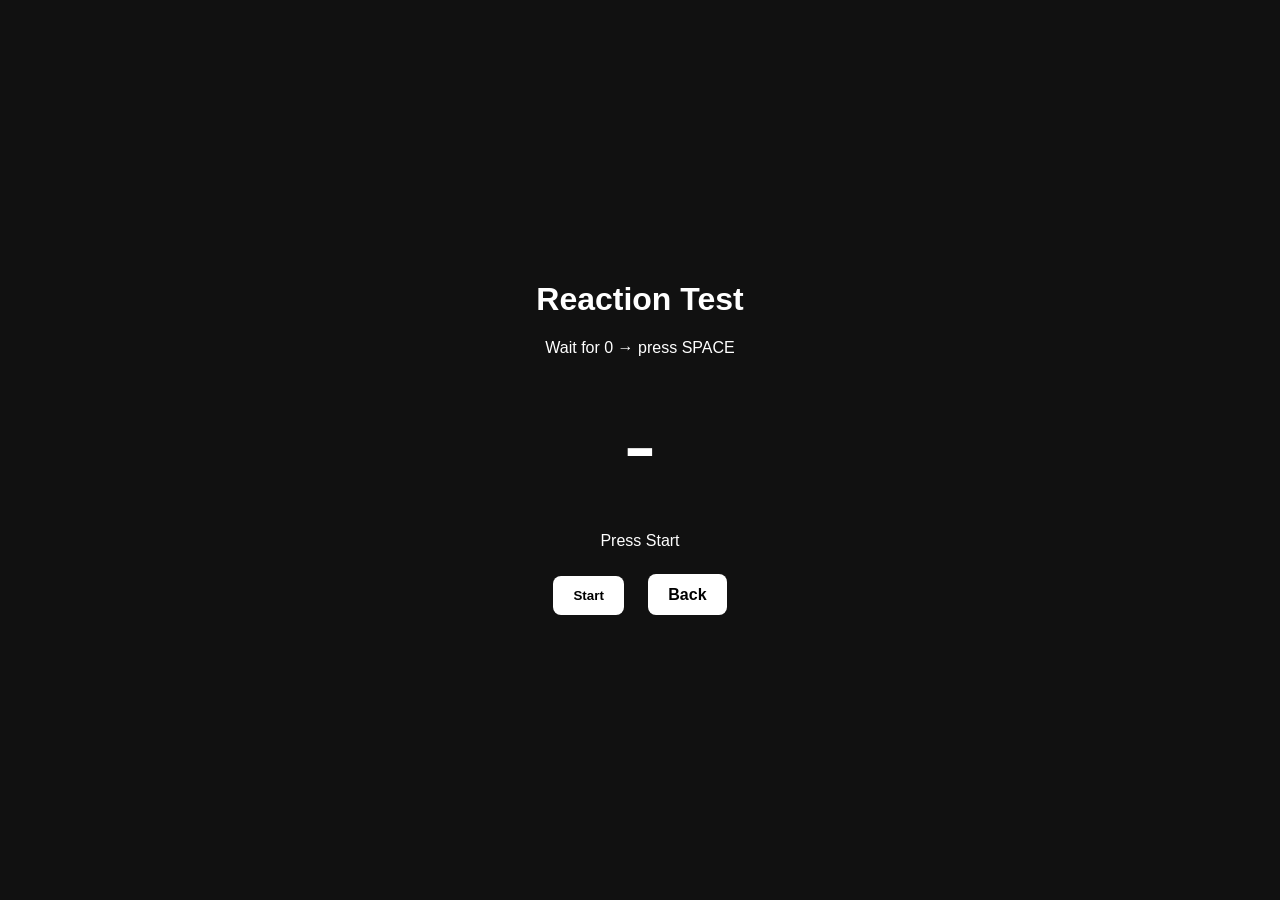
==== reaction-test/index.html @ 11bd29db "Create index.html" ====
<!DOCTYPE html>
<html lang="en">
<head>
<meta charset="UTF-8">
<title>Reaction Test</title>
<style>
body {
  margin: 0;
  background: #111;
  color: white;
  font-family: Arial;
  display: flex;
  justify-content: center;
  align-items: center;
  height: 100vh;
  text-align: center;
}

#number {
  font-size: 100px;
  margin: 30px 0;
}

button, a {
  padding: 12px 20px;
  margin: 10px;
  border: none;
  border-radius: 8px;
  font-weight: bold;
  cursor: pointer;
  background: white;
  color: black;
  text-decoration: none;
}
</style>
</head>
<body>

<div>
  <h1>Reaction Test</h1>
  <p>Wait for 0 → press SPACE</p>

  <div id="number">-</div>
  <p id="status">Press Start</p>

  <button onclick="start()">Start</button>
  <a href="../">Back</a>

  <p id="result"></p>
</div>

<script>
let running = false;
let ready = false;
let startTime;

function randomNum() {
  return Math.floor(Math.random() * 10);
}

function start() {
  running = true;
  ready = false;
  document.getElementById("result").textContent = "";
  document.getElementById("status").textContent = "Wait for 0...";

  next();
}

function next() {
  if (!running) return;

  let num = randomNum();
  document.getElementById("number").textContent = num;

  if (num === 0) {
    ready = true;
    startTime = performance.now();
    document.getElementById("status").textContent = "PRESS SPACE!";
    return;
  }

  setTimeout(next, Math.random() * 700 + 300);
}

document.addEventListener("keydown", (e) => {
  if (e.code !== "Space") return;

  if (!running) return;

  if (ready) {
    let time = Math.round(performance.now() - startTime);
    document.getElementById("result").textContent = time + " ms";
    running = false;
  } else {
    document.getElementById("result").textContent = "Too early!";
    running = false;
  }
});
</script>

</body>
</html>
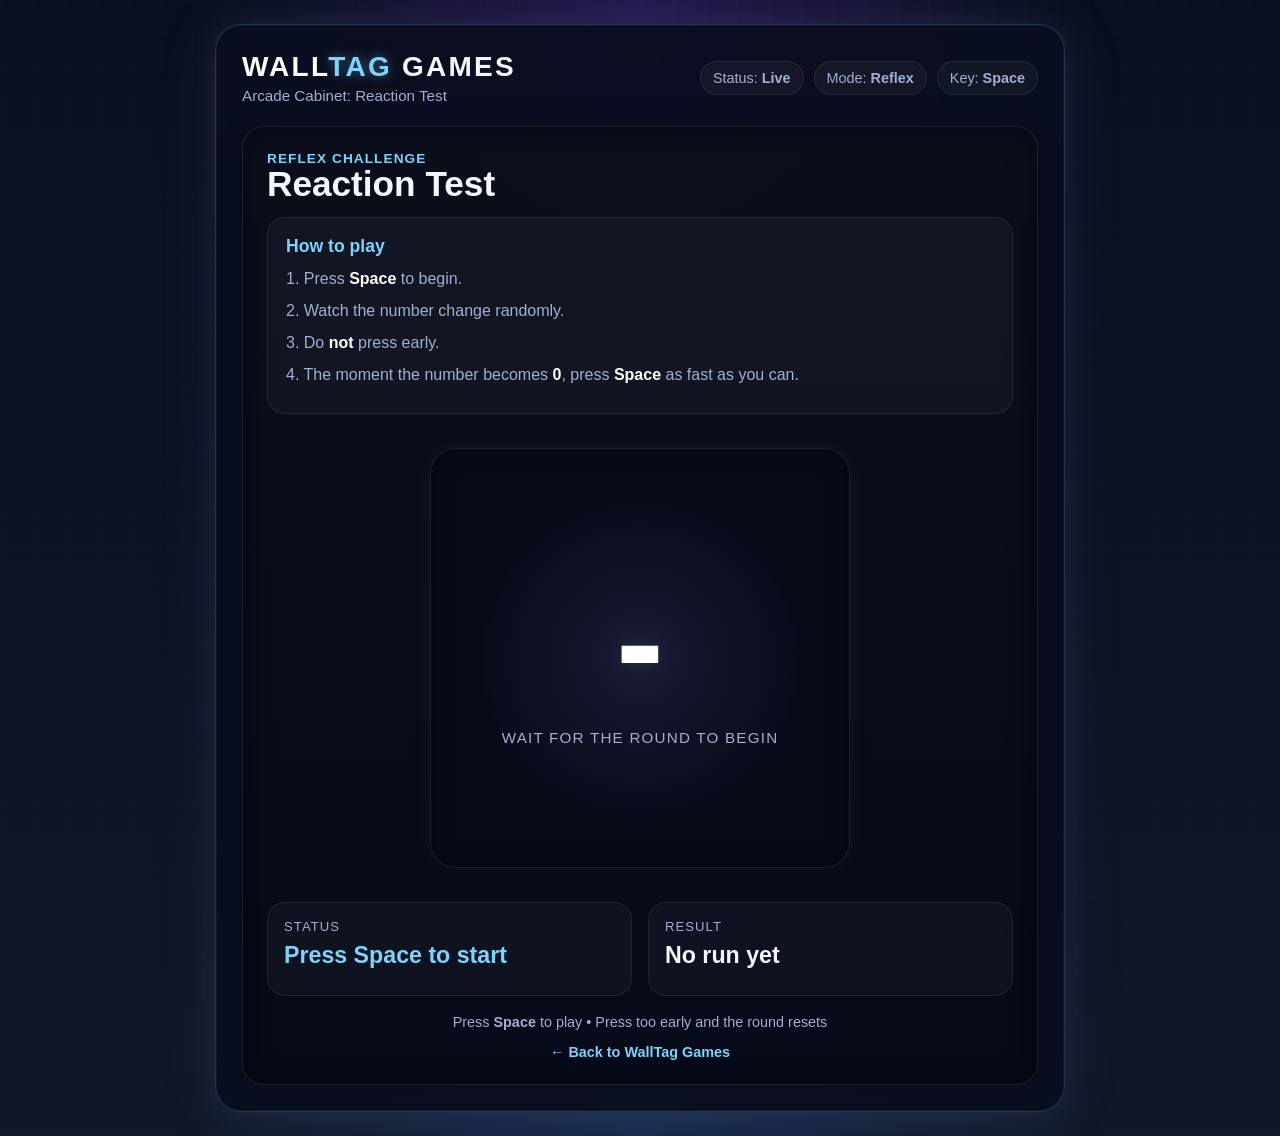
==== commit 8eb21b89: "Update index.html" ====
--- a/reaction-test/index.html
+++ b/reaction-test/index.html
@@ -1,103 +1,486 @@
 <!DOCTYPE html>
 <html lang="en">
 <head>
-<meta charset="UTF-8">
-<title>Reaction Test</title>
-<style>
-body {
-  margin: 0;
-  background: #111;
-  color: white;
-  font-family: Arial;
-  display: flex;
-  justify-content: center;
-  align-items: center;
-  height: 100vh;
-  text-align: center;
-}
-
-#number {
-  font-size: 100px;
-  margin: 30px 0;
-}
-
-button, a {
-  padding: 12px 20px;
-  margin: 10px;
-  border: none;
-  border-radius: 8px;
-  font-weight: bold;
-  cursor: pointer;
-  background: white;
-  color: black;
-  text-decoration: none;
-}
-</style>
+  <meta charset="utf-8" />
+  <meta name="viewport" content="width=device-width, initial-scale=1" />
+  <title>WallTag Games | Reaction Test</title>
+  <style>
+    * {
+      box-sizing: border-box;
+    }
+
+    :root {
+      --bg1: #0a0f1f;
+      --bg2: #111827;
+      --panel: rgba(10, 14, 30, 0.88);
+      --line: rgba(138, 180, 255, 0.22);
+      --text: #f3f7ff;
+      --muted: #9fb0d1;
+      --cyan: #7dd3fc;
+      --purple: #a78bfa;
+      --green: #4ade80;
+      --red: #fb7185;
+      --yellow: #facc15;
+    }
+
+    body {
+      margin: 0;
+      min-height: 100vh;
+      font-family: Arial, Helvetica, sans-serif;
+      color: var(--text);
+      background:
+        radial-gradient(circle at top, rgba(124, 58, 237, 0.22), transparent 30%),
+        radial-gradient(circle at bottom, rgba(59, 130, 246, 0.18), transparent 35%),
+        linear-gradient(180deg, var(--bg1), var(--bg2));
+      overflow: hidden;
+    }
+
+    .grid-bg {
+      position: fixed;
+      inset: 0;
+      background-image:
+        linear-gradient(rgba(255,255,255,0.035) 1px, transparent 1px),
+        linear-gradient(90deg, rgba(255,255,255,0.035) 1px, transparent 1px);
+      background-size: 32px 32px;
+      pointer-events: none;
+      opacity: 0.35;
+    }
+
+    .wrap {
+      min-height: 100vh;
+      display: flex;
+      align-items: center;
+      justify-content: center;
+      padding: 24px;
+      position: relative;
+      z-index: 1;
+    }
+
+    .cabinet {
+      width: 100%;
+      max-width: 850px;
+      background: var(--panel);
+      border: 1px solid var(--line);
+      border-radius: 26px;
+      box-shadow:
+        0 0 0 1px rgba(255,255,255,0.03) inset,
+        0 0 30px rgba(125, 211, 252, 0.08),
+        0 0 70px rgba(167, 139, 250, 0.08);
+      padding: 26px;
+      backdrop-filter: blur(8px);
+    }
+
+    .topbar {
+      display: flex;
+      justify-content: space-between;
+      gap: 16px;
+      align-items: center;
+      flex-wrap: wrap;
+      margin-bottom: 22px;
+    }
+
+    .brand {
+      display: flex;
+      flex-direction: column;
+      gap: 4px;
+    }
+
+    .logo {
+      font-size: 1.75rem;
+      font-weight: 900;
+      letter-spacing: 0.08em;
+    }
+
+    .logo .wall {
+      color: white;
+    }
+
+    .logo .tag {
+      color: var(--cyan);
+      text-shadow: 0 0 12px rgba(125, 211, 252, 0.45);
+    }
+
+    .sub {
+      color: var(--muted);
+      font-size: 0.95rem;
+    }
+
+    .chips {
+      display: flex;
+      gap: 10px;
+      flex-wrap: wrap;
+    }
+
+    .chip {
+      padding: 8px 12px;
+      border-radius: 999px;
+      background: rgba(255,255,255,0.04);
+      border: 1px solid rgba(255,255,255,0.08);
+      color: var(--muted);
+      font-size: 0.9rem;
+    }
+
+    .screen {
+      border-radius: 22px;
+      border: 1px solid rgba(255,255,255,0.08);
+      background:
+        linear-gradient(180deg, rgba(255,255,255,0.03), rgba(255,255,255,0.01)),
+        rgba(4, 8, 20, 0.86);
+      padding: 24px;
+      min-height: 500px;
+      display: flex;
+      flex-direction: column;
+      justify-content: space-between;
+      box-shadow:
+        inset 0 0 28px rgba(0,0,0,0.45),
+        0 0 24px rgba(0,0,0,0.15);
+    }
+
+    .head {
+      display: flex;
+      justify-content: space-between;
+      gap: 16px;
+      align-items: center;
+      flex-wrap: wrap;
+      margin-bottom: 16px;
+    }
+
+    h1 {
+      margin: 0;
+      font-size: 2.2rem;
+      line-height: 1;
+    }
+
+    .mode {
+      color: var(--cyan);
+      font-weight: 700;
+      letter-spacing: 0.08em;
+      text-transform: uppercase;
+      font-size: 0.85rem;
+    }
+
+    .instructions {
+      background: rgba(255,255,255,0.03);
+      border: 1px solid rgba(255,255,255,0.08);
+      border-radius: 18px;
+      padding: 18px;
+      margin-bottom: 22px;
+    }
+
+    .instructions h2 {
+      margin: 0 0 10px;
+      font-size: 1.1rem;
+      color: var(--cyan);
+    }
+
+    .instructions p {
+      margin: 8px 0;
+      color: var(--muted);
+      line-height: 1.5;
+    }
+
+    .instructions strong {
+      color: white;
+    }
+
+    .display-area {
+      flex: 1;
+      display: flex;
+      align-items: center;
+      justify-content: center;
+      padding: 12px 0;
+    }
+
+    .display {
+      width: 100%;
+      max-width: 420px;
+      aspect-ratio: 1 / 1;
+      border-radius: 26px;
+      background:
+        radial-gradient(circle at center, rgba(167, 139, 250, 0.12), transparent 55%),
+        rgba(8, 12, 26, 0.95);
+      border: 1px solid rgba(255,255,255,0.08);
+      display: flex;
+      align-items: center;
+      justify-content: center;
+      flex-direction: column;
+      box-shadow:
+        inset 0 0 24px rgba(0,0,0,0.35),
+        0 0 20px rgba(125, 211, 252, 0.06);
+      padding: 20px;
+    }
+
+    .number {
+      font-size: clamp(5rem, 18vw, 9rem);
+      font-weight: 900;
+      line-height: 1;
+      text-shadow: 0 0 18px rgba(255,255,255,0.1);
+    }
+
+    .label {
+      margin-top: 14px;
+      color: var(--muted);
+      font-size: 0.95rem;
+      letter-spacing: 0.08em;
+      text-transform: uppercase;
+    }
+
+    .panel-row {
+      display: grid;
+      grid-template-columns: 1fr 1fr;
+      gap: 16px;
+      margin-top: 22px;
+    }
+
+    .panel {
+      background: rgba(255,255,255,0.03);
+      border: 1px solid rgba(255,255,255,0.08);
+      border-radius: 18px;
+      padding: 16px;
+    }
+
+    .panel-title {
+      font-size: 0.82rem;
+      text-transform: uppercase;
+      letter-spacing: 0.08em;
+      color: var(--muted);
+      margin-bottom: 8px;
+    }
+
+    .big {
+      font-size: 1.45rem;
+      font-weight: 800;
+      min-height: 1.6em;
+    }
+
+    .status-wait { color: var(--yellow); }
+    .status-go { color: var(--green); text-shadow: 0 0 14px rgba(74, 222, 128, 0.3); }
+    .status-bad { color: var(--red); }
+    .status-info { color: var(--cyan); }
+
+    .number.zero {
+      color: var(--green);
+      text-shadow: 0 0 18px rgba(74, 222, 128, 0.35);
+    }
+
+    .number.normal {
+      color: white;
+    }
+
+    .footer {
+      margin-top: 18px;
+      text-align: center;
+      color: var(--muted);
+      font-size: 0.9rem;
+    }
+
+    .back {
+      display: inline-block;
+      margin-top: 14px;
+      color: var(--cyan);
+      text-decoration: none;
+      font-weight: 700;
+    }
+
+    .back:hover {
+      text-decoration: underline;
+    }
+
+    @media (max-width: 700px) {
+      .panel-row {
+        grid-template-columns: 1fr;
+      }
+
+      .cabinet {
+        padding: 18px;
+      }
+
+      .screen {
+        min-height: 0;
+        padding: 18px;
+      }
+
+      h1 {
+        font-size: 1.75rem;
+      }
+    }
+  </style>
 </head>
 <body>
-
-<div>
-  <h1>Reaction Test</h1>
-  <p>Wait for 0 → press SPACE</p>
-
-  <div id="number">-</div>
-  <p id="status">Press Start</p>
-
-  <button onclick="start()">Start</button>
-  <a href="../">Back</a>
-
-  <p id="result"></p>
-</div>
-
-<script>
-let running = false;
-let ready = false;
-let startTime;
-
-function randomNum() {
-  return Math.floor(Math.random() * 10);
-}
-
-function start() {
-  running = true;
-  ready = false;
-  document.getElementById("result").textContent = "";
-  document.getElementById("status").textContent = "Wait for 0...";
-
-  next();
-}
-
-function next() {
-  if (!running) return;
-
-  let num = randomNum();
-  document.getElementById("number").textContent = num;
-
-  if (num === 0) {
-    ready = true;
-    startTime = performance.now();
-    document.getElementById("status").textContent = "PRESS SPACE!";
-    return;
-  }
-
-  setTimeout(next, Math.random() * 700 + 300);
-}
-
-document.addEventListener("keydown", (e) => {
-  if (e.code !== "Space") return;
-
-  if (!running) return;
-
-  if (ready) {
-    let time = Math.round(performance.now() - startTime);
-    document.getElementById("result").textContent = time + " ms";
-    running = false;
-  } else {
-    document.getElementById("result").textContent = "Too early!";
-    running = false;
-  }
-});
-</script>
-
+  <div class="grid-bg"></div>
+
+  <div class="wrap">
+    <div class="cabinet">
+      <div class="topbar">
+        <div class="brand">
+          <div class="logo"><span class="wall">WALL</span><span class="tag">TAG</span> GAMES</div>
+          <div class="sub">Arcade Cabinet: Reaction Test</div>
+        </div>
+
+        <div class="chips">
+          <div class="chip">Status: <strong>Live</strong></div>
+          <div class="chip">Mode: <strong>Reflex</strong></div>
+          <div class="chip">Key: <strong>Space</strong></div>
+        </div>
+      </div>
+
+      <div class="screen">
+        <div>
+          <div class="head">
+            <div>
+              <div class="mode">Reflex Challenge</div>
+              <h1>Reaction Test</h1>
+            </div>
+          </div>
+
+          <div class="instructions" id="instructionsBox">
+            <h2>How to play</h2>
+            <p>1. Press <strong>Space</strong> to begin.</p>
+            <p>2. Watch the number change randomly.</p>
+            <p>3. Do <strong>not</strong> press early.</p>
+            <p>4. The moment the number becomes <strong>0</strong>, press <strong>Space</strong> as fast as you can.</p>
+          </div>
+
+          <div class="display-area">
+            <div class="display">
+              <div class="number normal" id="numberDisplay">-</div>
+              <div class="label">Wait for the round to begin</div>
+            </div>
+          </div>
+        </div>
+
+        <div>
+          <div class="panel-row">
+            <div class="panel">
+              <div class="panel-title">Status</div>
+              <div class="big status-info" id="statusText">Press Space to start</div>
+            </div>
+
+            <div class="panel">
+              <div class="panel-title">Result</div>
+              <div class="big" id="resultText">No run yet</div>
+            </div>
+          </div>
+
+          <div class="footer">
+            Press <strong>Space</strong> to play • Press too early and the round resets
+            <br />
+            <a class="back" href="../index.html">← Back to WallTag Games</a>
+          </div>
+        </div>
+      </div>
+    </div>
+  </div>
+
+  <script>
+    const numberDisplay = document.getElementById("numberDisplay");
+    const statusText = document.getElementById("statusText");
+    const resultText = document.getElementById("resultText");
+
+    let gameState = "ready";
+    let startTime = 0;
+    let timeoutId = null;
+
+    function randomNumber() {
+      return Math.floor(Math.random() * 10);
+    }
+
+    function clearRoundTimer() {
+      if (timeoutId) {
+        clearTimeout(timeoutId);
+        timeoutId = null;
+      }
+    }
+
+    function setStatus(message, className) {
+      statusText.textContent = message;
+      statusText.className = "big " + className;
+    }
+
+    function showInstructionsState() {
+      clearRoundTimer();
+      gameState = "ready";
+      numberDisplay.textContent = "-";
+      numberDisplay.className = "number normal";
+      setStatus("Press Space to start", "status-info");
+      resultText.textContent = "No run yet";
+    }
+
+    function startRound() {
+      clearRoundTimer();
+      gameState = "waiting";
+      numberDisplay.textContent = "-";
+      numberDisplay.className = "number normal";
+      resultText.textContent = "Watch closely...";
+      setStatus("Wait for 0", "status-wait");
+
+      const firstDelay = Math.floor(Math.random() * 1000) + 500;
+      timeoutId = setTimeout(showNextNumber, firstDelay);
+    }
+
+    function showNextNumber() {
+      if (gameState !== "waiting") return;
+
+      const num = randomNumber();
+      numberDisplay.textContent = num;
+
+      if (num === 0) {
+        gameState = "go";
+        numberDisplay.className = "number zero";
+        startTime = performance.now();
+        setStatus("0 is live. PRESS SPACE!", "status-go");
+        return;
+      }
+
+      numberDisplay.className = "number normal";
+      const nextDelay = Math.floor(Math.random() * 700) + 250;
+      timeoutId = setTimeout(showNextNumber, nextDelay);
+    }
+
+    function tooEarly() {
+      clearRoundTimer();
+      gameState = "restart";
+      numberDisplay.textContent = "X";
+      numberDisplay.className = "number normal";
+      setStatus("Too early!", "status-bad");
+      resultText.textContent = "Press Space to try again";
+    }
+
+    function finishRound() {
+      clearRoundTimer();
+      const reactionTime = Math.round(performance.now() - startTime);
+      gameState = "restart";
+      numberDisplay.textContent = "0";
+      numberDisplay.className = "number zero";
+      setStatus("Nice reaction!", "status-go");
+      resultText.textContent = `Your time: ${reactionTime} ms • Press Space to restart`;
+    }
+
+    document.addEventListener("keydown", (event) => {
+      if (event.code !== "Space") return;
+      event.preventDefault();
+
+      if (gameState === "ready") {
+        startRound();
+        return;
+      }
+
+      if (gameState === "waiting") {
+        tooEarly();
+        return;
+      }
+
+      if (gameState === "go") {
+        finishRound();
+        return;
+      }
+
+      if (gameState === "restart") {
+        startRound();
+      }
+    });
+
+    showInstructionsState();
+  </script>
 </body>
 </html>
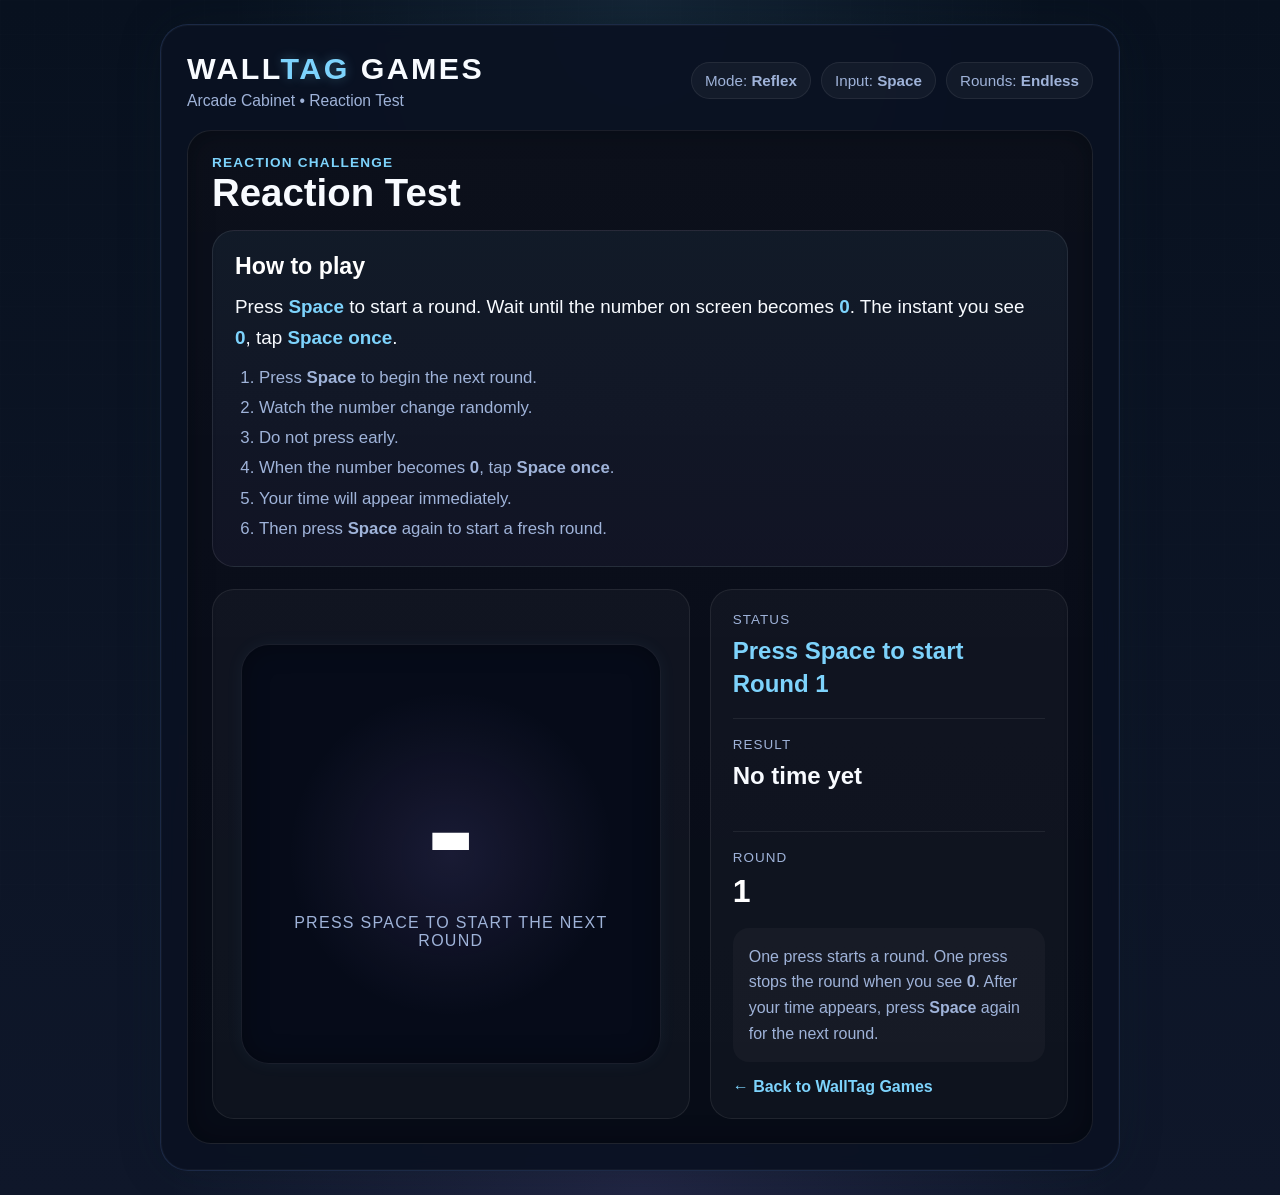
==== commit f7e975e9: "Update index.html" ====
--- a/reaction-test/index.html
+++ b/reaction-test/index.html
@@ -10,17 +10,17 @@
     }
 
     :root {
-      --bg1: #0a0f1f;
-      --bg2: #111827;
-      --panel: rgba(10, 14, 30, 0.88);
-      --line: rgba(138, 180, 255, 0.22);
-      --text: #f3f7ff;
-      --muted: #9fb0d1;
+      --bg1: #08111f;
+      --bg2: #0f172a;
+      --panel: rgba(10, 18, 34, 0.92);
+      --line: rgba(120, 170, 255, 0.16);
+      --text: #f8fbff;
+      --muted: #9fb3d9;
       --cyan: #7dd3fc;
-      --purple: #a78bfa;
       --green: #4ade80;
       --red: #fb7185;
       --yellow: #facc15;
+      --purple: #a78bfa;
     }
 
     body {
@@ -29,80 +29,70 @@
       font-family: Arial, Helvetica, sans-serif;
       color: var(--text);
       background:
-        radial-gradient(circle at top, rgba(124, 58, 237, 0.22), transparent 30%),
-        radial-gradient(circle at bottom, rgba(59, 130, 246, 0.18), transparent 35%),
+        radial-gradient(circle at top, rgba(125, 211, 252, 0.10), transparent 30%),
+        radial-gradient(circle at bottom, rgba(167, 139, 250, 0.12), transparent 35%),
         linear-gradient(180deg, var(--bg1), var(--bg2));
-      overflow: hidden;
     }
 
     .grid-bg {
       position: fixed;
       inset: 0;
+      pointer-events: none;
+      opacity: 0.22;
       background-image:
-        linear-gradient(rgba(255,255,255,0.035) 1px, transparent 1px),
-        linear-gradient(90deg, rgba(255,255,255,0.035) 1px, transparent 1px);
-      background-size: 32px 32px;
-      pointer-events: none;
-      opacity: 0.35;
+        linear-gradient(rgba(255,255,255,0.04) 1px, transparent 1px),
+        linear-gradient(90deg, rgba(255,255,255,0.04) 1px, transparent 1px);
+      background-size: 34px 34px;
     }
 
     .wrap {
+      position: relative;
+      z-index: 1;
       min-height: 100vh;
       display: flex;
       align-items: center;
       justify-content: center;
       padding: 24px;
-      position: relative;
-      z-index: 1;
     }
 
     .cabinet {
       width: 100%;
-      max-width: 850px;
+      max-width: 960px;
       background: var(--panel);
       border: 1px solid var(--line);
-      border-radius: 26px;
+      border-radius: 28px;
+      padding: 26px;
       box-shadow:
         0 0 0 1px rgba(255,255,255,0.03) inset,
-        0 0 30px rgba(125, 211, 252, 0.08),
-        0 0 70px rgba(167, 139, 250, 0.08);
-      padding: 26px;
+        0 0 40px rgba(0,0,0,0.25),
+        0 0 60px rgba(125, 211, 252, 0.05);
       backdrop-filter: blur(8px);
     }
 
     .topbar {
       display: flex;
       justify-content: space-between;
-      gap: 16px;
+      gap: 14px;
       align-items: center;
       flex-wrap: wrap;
-      margin-bottom: 22px;
-    }
-
-    .brand {
-      display: flex;
-      flex-direction: column;
-      gap: 4px;
+      margin-bottom: 20px;
     }
 
     .logo {
-      font-size: 1.75rem;
+      font-size: 1.9rem;
       font-weight: 900;
       letter-spacing: 0.08em;
     }
 
-    .logo .wall {
-      color: white;
-    }
-
     .logo .tag {
       color: var(--cyan);
-      text-shadow: 0 0 12px rgba(125, 211, 252, 0.45);
+      text-shadow: 0 0 12px rgba(125, 211, 252, 0.3);
     }
 
     .sub {
       color: var(--muted);
-      font-size: 0.95rem;
+      margin-top: 6px;
+      font-size: 0.98rem;
     }
 
     .chips {
@@ -112,171 +102,193 @@
     }
 
     .chip {
-      padding: 8px 12px;
+      padding: 9px 13px;
       border-radius: 999px;
       background: rgba(255,255,255,0.04);
-      border: 1px solid rgba(255,255,255,0.08);
+      border: 1px solid rgba(255,255,255,0.07);
       color: var(--muted);
-      font-size: 0.9rem;
+      font-size: 0.95rem;
     }
 
     .screen {
-      border-radius: 22px;
+      border-radius: 24px;
       border: 1px solid rgba(255,255,255,0.08);
       background:
         linear-gradient(180deg, rgba(255,255,255,0.03), rgba(255,255,255,0.01)),
-        rgba(4, 8, 20, 0.86);
+        rgba(4, 8, 20, 0.88);
       padding: 24px;
-      min-height: 500px;
-      display: flex;
-      flex-direction: column;
-      justify-content: space-between;
-      box-shadow:
-        inset 0 0 28px rgba(0,0,0,0.45),
-        0 0 24px rgba(0,0,0,0.15);
-    }
-
-    .head {
+      box-shadow: inset 0 0 26px rgba(0,0,0,0.35);
+    }
+
+    .heading {
       display: flex;
       justify-content: space-between;
-      gap: 16px;
+      gap: 12px;
       align-items: center;
       flex-wrap: wrap;
-      margin-bottom: 16px;
-    }
-
-    h1 {
-      margin: 0;
-      font-size: 2.2rem;
-      line-height: 1;
+      margin-bottom: 18px;
     }
 
     .mode {
       color: var(--cyan);
+      font-size: 0.85rem;
+      text-transform: uppercase;
+      letter-spacing: 0.09em;
       font-weight: 700;
-      letter-spacing: 0.08em;
-      text-transform: uppercase;
-      font-size: 0.85rem;
-    }
-
-    .instructions {
+    }
+
+    h1 {
+      margin: 4px 0 0;
+      font-size: 2.4rem;
+      line-height: 1;
+    }
+
+    .instruction-box {
+      margin-bottom: 22px;
+      padding: 22px;
+      border-radius: 22px;
+      background:
+        linear-gradient(180deg, rgba(125, 211, 252, 0.06), rgba(167, 139, 250, 0.05));
+      border: 1px solid rgba(255,255,255,0.09);
+    }
+
+    .instruction-title {
+      font-size: 1.45rem;
+      font-weight: 900;
+      color: white;
+      margin-bottom: 12px;
+    }
+
+    .instruction-big {
+      font-size: 1.18rem;
+      line-height: 1.6;
+      color: var(--text);
+      margin-bottom: 10px;
+    }
+
+    .instruction-big strong {
+      color: var(--cyan);
+    }
+
+    .instruction-list {
+      margin: 0;
+      padding-left: 24px;
+      color: var(--muted);
+      font-size: 1.05rem;
+      line-height: 1.8;
+    }
+
+    .game-area {
+      display: grid;
+      grid-template-columns: 1.2fr 0.9fr;
+      gap: 20px;
+      align-items: stretch;
+    }
+
+    .display-card,
+    .info-card {
+      border-radius: 22px;
       background: rgba(255,255,255,0.03);
       border: 1px solid rgba(255,255,255,0.08);
-      border-radius: 18px;
-      padding: 18px;
-      margin-bottom: 22px;
-    }
-
-    .instructions h2 {
-      margin: 0 0 10px;
-      font-size: 1.1rem;
-      color: var(--cyan);
-    }
-
-    .instructions p {
-      margin: 8px 0;
-      color: var(--muted);
-      line-height: 1.5;
-    }
-
-    .instructions strong {
-      color: white;
-    }
-
-    .display-area {
-      flex: 1;
+      padding: 22px;
+    }
+
+    .display-card {
       display: flex;
       align-items: center;
       justify-content: center;
-      padding: 12px 0;
-    }
-
-    .display {
+      min-height: 420px;
+    }
+
+    .display-core {
       width: 100%;
       max-width: 420px;
       aspect-ratio: 1 / 1;
-      border-radius: 26px;
+      border-radius: 28px;
       background:
         radial-gradient(circle at center, rgba(167, 139, 250, 0.12), transparent 55%),
-        rgba(8, 12, 26, 0.95);
+        rgba(7, 12, 26, 0.96);
       border: 1px solid rgba(255,255,255,0.08);
+      box-shadow:
+        inset 0 0 26px rgba(0,0,0,0.35),
+        0 0 18px rgba(125, 211, 252, 0.05);
       display: flex;
+      flex-direction: column;
       align-items: center;
       justify-content: center;
-      flex-direction: column;
-      box-shadow:
-        inset 0 0 24px rgba(0,0,0,0.35),
-        0 0 20px rgba(125, 211, 252, 0.06);
-      padding: 20px;
+      padding: 18px;
+      text-align: center;
     }
 
     .number {
-      font-size: clamp(5rem, 18vw, 9rem);
+      font-size: clamp(5rem, 15vw, 9rem);
       font-weight: 900;
       line-height: 1;
-      text-shadow: 0 0 18px rgba(255,255,255,0.1);
-    }
-
-    .label {
-      margin-top: 14px;
+      margin-bottom: 12px;
+    }
+
+    .number.normal { color: white; }
+    .number.zero {
+      color: var(--green);
+      text-shadow: 0 0 18px rgba(74, 222, 128, 0.32);
+    }
+    .number.early {
+      color: var(--red);
+      text-shadow: 0 0 18px rgba(251, 113, 133, 0.22);
+    }
+
+    .display-caption {
+      font-size: 1rem;
       color: var(--muted);
-      font-size: 0.95rem;
-      letter-spacing: 0.08em;
-      text-transform: uppercase;
-    }
-
-    .panel-row {
-      display: grid;
-      grid-template-columns: 1fr 1fr;
-      gap: 16px;
-      margin-top: 22px;
-    }
-
-    .panel {
-      background: rgba(255,255,255,0.03);
-      border: 1px solid rgba(255,255,255,0.08);
-      border-radius: 18px;
-      padding: 16px;
-    }
-
-    .panel-title {
-      font-size: 0.82rem;
       text-transform: uppercase;
       letter-spacing: 0.08em;
+    }
+
+    .panel-title {
       color: var(--muted);
+      text-transform: uppercase;
+      letter-spacing: 0.08em;
+      font-size: 0.84rem;
       margin-bottom: 8px;
     }
 
-    .big {
-      font-size: 1.45rem;
+    .big-line {
+      min-height: 2.2em;
+      font-size: 1.5rem;
       font-weight: 800;
-      min-height: 1.6em;
-    }
-
+      line-height: 1.35;
+    }
+
+    .status-info { color: var(--cyan); }
     .status-wait { color: var(--yellow); }
-    .status-go { color: var(--green); text-shadow: 0 0 14px rgba(74, 222, 128, 0.3); }
+    .status-go { color: var(--green); }
     .status-bad { color: var(--red); }
-    .status-info { color: var(--cyan); }
-
-    .number.zero {
-      color: var(--green);
-      text-shadow: 0 0 18px rgba(74, 222, 128, 0.35);
-    }
-
-    .number.normal {
+
+    .round-box {
+      margin-top: 18px;
+      padding-top: 18px;
+      border-top: 1px solid rgba(255,255,255,0.07);
+    }
+
+    .round-num {
+      font-size: 2rem;
+      font-weight: 900;
       color: white;
     }
 
-    .footer {
+    .hint {
       margin-top: 18px;
-      text-align: center;
+      padding: 16px;
+      border-radius: 16px;
+      background: rgba(255,255,255,0.03);
       color: var(--muted);
-      font-size: 0.9rem;
+      line-height: 1.6;
+      font-size: 1rem;
     }
 
     .back {
       display: inline-block;
-      margin-top: 14px;
+      margin-top: 16px;
       color: var(--cyan);
       text-decoration: none;
       font-weight: 700;
@@ -286,22 +298,29 @@
       text-decoration: underline;
     }
 
-    @media (max-width: 700px) {
-      .panel-row {
+    @media (max-width: 820px) {
+      .game-area {
         grid-template-columns: 1fr;
       }
 
-      .cabinet {
-        padding: 18px;
-      }
-
-      .screen {
-        min-height: 0;
-        padding: 18px;
+      .display-card {
+        min-height: 320px;
       }
 
       h1 {
-        font-size: 1.75rem;
+        font-size: 2rem;
+      }
+
+      .instruction-title {
+        font-size: 1.25rem;
+      }
+
+      .instruction-big {
+        font-size: 1.05rem;
+      }
+
+      .instruction-list {
+        font-size: 1rem;
       }
     }
   </style>
@@ -312,59 +331,71 @@
   <div class="wrap">
     <div class="cabinet">
       <div class="topbar">
-        <div class="brand">
-          <div class="logo"><span class="wall">WALL</span><span class="tag">TAG</span> GAMES</div>
-          <div class="sub">Arcade Cabinet: Reaction Test</div>
+        <div>
+          <div class="logo">WALL<span class="tag">TAG</span> GAMES</div>
+          <div class="sub">Arcade Cabinet • Reaction Test</div>
         </div>
 
         <div class="chips">
-          <div class="chip">Status: <strong>Live</strong></div>
           <div class="chip">Mode: <strong>Reflex</strong></div>
-          <div class="chip">Key: <strong>Space</strong></div>
+          <div class="chip">Input: <strong>Space</strong></div>
+          <div class="chip">Rounds: <strong>Endless</strong></div>
         </div>
       </div>
 
       <div class="screen">
-        <div>
-          <div class="head">
-            <div>
-              <div class="mode">Reflex Challenge</div>
-              <h1>Reaction Test</h1>
+        <div class="heading">
+          <div>
+            <div class="mode">Reaction Challenge</div>
+            <h1>Reaction Test</h1>
+          </div>
+        </div>
+
+        <div class="instruction-box">
+          <div class="instruction-title">How to play</div>
+          <div class="instruction-big">
+            Press <strong>Space</strong> to start a round.
+            Wait until the number on screen becomes <strong>0</strong>.
+            The instant you see <strong>0</strong>, tap <strong>Space once</strong>.
+          </div>
+          <ol class="instruction-list">
+            <li>Press <strong>Space</strong> to begin the next round.</li>
+            <li>Watch the number change randomly.</li>
+            <li>Do not press early.</li>
+            <li>When the number becomes <strong>0</strong>, tap <strong>Space once</strong>.</li>
+            <li>Your time will appear immediately.</li>
+            <li>Then press <strong>Space</strong> again to start a fresh round.</li>
+          </ol>
+        </div>
+
+        <div class="game-area">
+          <div class="display-card">
+            <div class="display-core">
+              <div class="number normal" id="numberDisplay">-</div>
+              <div class="display-caption" id="displayCaption">Press space to start round 1</div>
             </div>
           </div>
 
-          <div class="instructions" id="instructionsBox">
-            <h2>How to play</h2>
-            <p>1. Press <strong>Space</strong> to begin.</p>
-            <p>2. Watch the number change randomly.</p>
-            <p>3. Do <strong>not</strong> press early.</p>
-            <p>4. The moment the number becomes <strong>0</strong>, press <strong>Space</strong> as fast as you can.</p>
-          </div>
-
-          <div class="display-area">
-            <div class="display">
-              <div class="number normal" id="numberDisplay">-</div>
-              <div class="label">Wait for the round to begin</div>
+          <div class="info-card">
+            <div class="panel-title">Status</div>
+            <div class="big-line status-info" id="statusText">Press Space to start Round 1</div>
+
+            <div class="round-box">
+              <div class="panel-title">Result</div>
+              <div class="big-line" id="resultText">No time yet</div>
             </div>
-          </div>
-        </div>
-
-        <div>
-          <div class="panel-row">
-            <div class="panel">
-              <div class="panel-title">Status</div>
-              <div class="big status-info" id="statusText">Press Space to start</div>
+
+            <div class="round-box">
+              <div class="panel-title">Round</div>
+              <div class="round-num" id="roundText">1</div>
             </div>
 
-            <div class="panel">
-              <div class="panel-title">Result</div>
-              <div class="big" id="resultText">No run yet</div>
+            <div class="hint">
+              One press starts a round.  
+              One press stops the round when you see <strong>0</strong>.  
+              After your time appears, press <strong>Space</strong> again for the next round.
             </div>
-          </div>
-
-          <div class="footer">
-            Press <strong>Space</strong> to play • Press too early and the round resets
-            <br />
+
             <a class="back" href="../index.html">← Back to WallTag Games</a>
           </div>
         </div>
@@ -374,99 +405,121 @@
 
   <script>
     const numberDisplay = document.getElementById("numberDisplay");
+    const displayCaption = document.getElementById("displayCaption");
     const statusText = document.getElementById("statusText");
     const resultText = document.getElementById("resultText");
+    const roundText = document.getElementById("roundText");
 
     let gameState = "ready";
     let startTime = 0;
     let timeoutId = null;
-
-    function randomNumber() {
-      return Math.floor(Math.random() * 10);
-    }
-
-    function clearRoundTimer() {
-      if (timeoutId) {
+    let round = 1;
+    let lastSpaceTime = 0;
+
+    function setStatus(message, className) {
+      statusText.textContent = message;
+      statusText.className = "big-line " + className;
+    }
+
+    function clearPendingTimer() {
+      if (timeoutId !== null) {
         clearTimeout(timeoutId);
         timeoutId = null;
       }
     }
 
-    function setStatus(message, className) {
-      statusText.textContent = message;
-      statusText.className = "big " + className;
-    }
-
-    function showInstructionsState() {
-      clearRoundTimer();
+    function getRandomNumber() {
+      return Math.floor(Math.random() * 10);
+    }
+
+    function updateRoundText() {
+      roundText.textContent = round;
+    }
+
+    function resetToReadyState() {
+      clearPendingTimer();
       gameState = "ready";
       numberDisplay.textContent = "-";
       numberDisplay.className = "number normal";
-      setStatus("Press Space to start", "status-info");
-      resultText.textContent = "No run yet";
+      displayCaption.textContent = "Press space to start the next round";
+      setStatus("Press Space to start Round " + round, "status-info");
     }
 
     function startRound() {
-      clearRoundTimer();
+      clearPendingTimer();
       gameState = "waiting";
       numberDisplay.textContent = "-";
       numberDisplay.className = "number normal";
-      resultText.textContent = "Watch closely...";
-      setStatus("Wait for 0", "status-wait");
-
-      const firstDelay = Math.floor(Math.random() * 1000) + 500;
+      displayCaption.textContent = "Wait for 0";
+      resultText.textContent = "Round " + round + " in progress...";
+      setStatus("Round " + round + " started. Wait for 0", "status-wait");
+
+      const firstDelay = Math.floor(Math.random() * 900) + 500;
       timeoutId = setTimeout(showNextNumber, firstDelay);
     }
 
     function showNextNumber() {
       if (gameState !== "waiting") return;
 
-      const num = randomNumber();
+      const num = getRandomNumber();
       numberDisplay.textContent = num;
 
       if (num === 0) {
         gameState = "go";
+        startTime = performance.now();
         numberDisplay.className = "number zero";
-        startTime = performance.now();
-        setStatus("0 is live. PRESS SPACE!", "status-go");
+        displayCaption.textContent = "PRESS SPACE NOW";
+        setStatus("0 is on screen. PRESS SPACE!", "status-go");
+        clearPendingTimer();
         return;
       }
 
       numberDisplay.className = "number normal";
+      displayCaption.textContent = "Wait for 0";
       const nextDelay = Math.floor(Math.random() * 700) + 250;
       timeoutId = setTimeout(showNextNumber, nextDelay);
     }
 
-    function tooEarly() {
-      clearRoundTimer();
-      gameState = "restart";
+    function handleTooEarly() {
+      clearPendingTimer();
+      gameState = "result";
       numberDisplay.textContent = "X";
-      numberDisplay.className = "number normal";
-      setStatus("Too early!", "status-bad");
-      resultText.textContent = "Press Space to try again";
+      numberDisplay.className = "number early";
+      displayCaption.textContent = "Too early";
+      setStatus("Too early. Round failed", "status-bad");
+      resultText.textContent = "Too early! Press Space to start Round " + (round + 1);
+      round += 1;
+      updateRoundText();
     }
 
     function finishRound() {
-      clearRoundTimer();
+      clearPendingTimer();
       const reactionTime = Math.round(performance.now() - startTime);
-      gameState = "restart";
+      gameState = "result";
       numberDisplay.textContent = "0";
       numberDisplay.className = "number zero";
-      setStatus("Nice reaction!", "status-go");
-      resultText.textContent = `Your time: ${reactionTime} ms • Press Space to restart`;
+      displayCaption.textContent = "Round complete";
+      setStatus("Round complete", "status-go");
+      resultText.textContent = "Your time: " + reactionTime + " ms. Press Space for Round " + (round + 1);
+      round += 1;
+      updateRoundText();
     }
 
     document.addEventListener("keydown", (event) => {
       if (event.code !== "Space") return;
       event.preventDefault();
 
+      const now = Date.now();
+      if (now - lastSpaceTime < 140) return;
+      lastSpaceTime = now;
+
       if (gameState === "ready") {
         startRound();
         return;
       }
 
       if (gameState === "waiting") {
-        tooEarly();
+        handleTooEarly();
         return;
       }
 
@@ -475,12 +528,13 @@
         return;
       }
 
-      if (gameState === "restart") {
-        startRound();
+      if (gameState === "result") {
+        resetToReadyState();
       }
     });
 
-    showInstructionsState();
+    updateRoundText();
+    resetToReadyState();
   </script>
 </body>
 </html>
